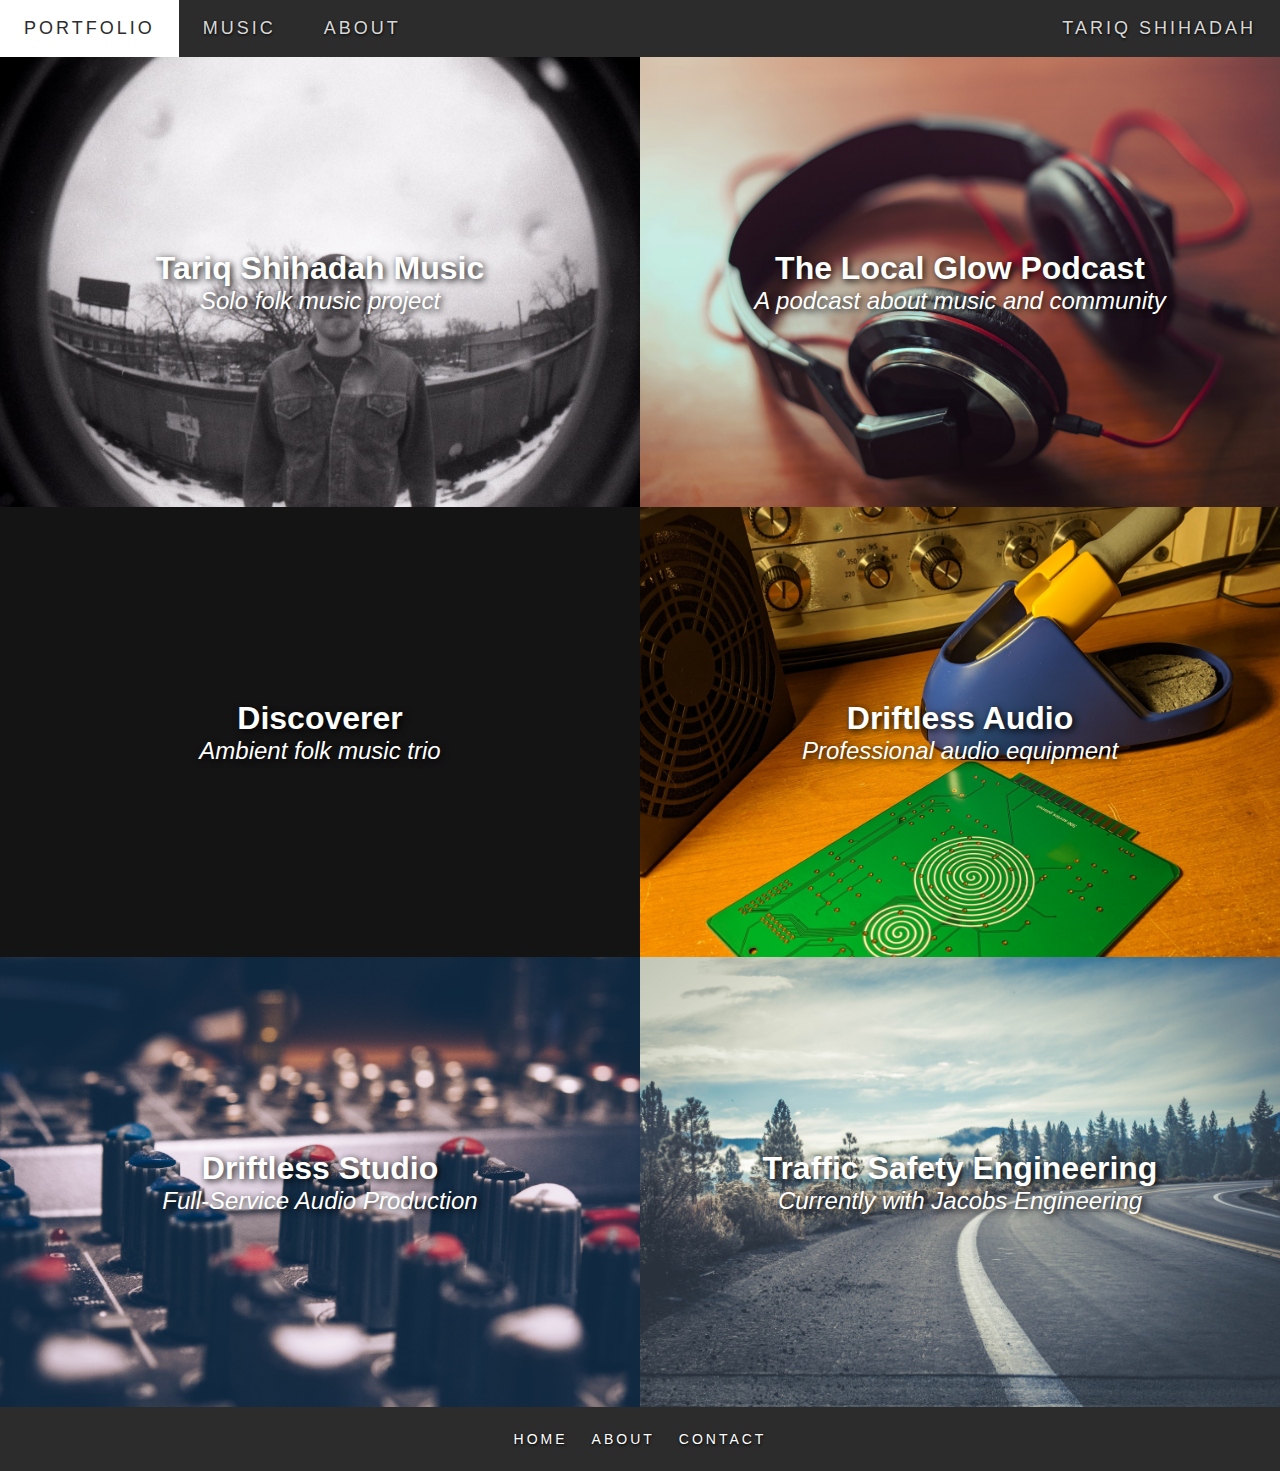
==== index.html @ e2dd24c2 "Testing error with accessing Music" ====
<!doctype html>
<html>
<head>
    <meta charset="urf-8" />
    <title>Tariq Shihadah</title>
    <link rel="stylesheet" href="styles.css">
</head>

<body>
    <div class="container">
        
        <!--NAVIGATION BAR-->
        <div class="nav-wrapper">

            <div class="nav-left">

                <div class="nav-button">
                    <div class="nav-link-wrapper">
                        <a href="index.html">Portfolio</a>
                    </div>
                </div>

                <div class="nav-button">
                    <div class="nav-link-wrapper">
                        <a href="music.html">Music</a>
                    </div>
                </div>
    
                <div class="nav-button">
                    <div class="nav-link-wrapper">
                        <a href="about.html">About</a>
                    </div>
                </div>

            </div>

            <div class="nav-right">
                <div class="nav-button">
                    <div class="nav-link-wrapper">
                        <a href="index.html">Tariq Shihadah</a>
                    </div>
                </div>
            </div>
        </div>    
        
        <!--PAGE CONTENT-->
        <div class="content-wrapper">
            <div class="grid-items-wrapper">

                <a href="music.html">
                    <div class="grid-item-wrapper">
                        <div class="grid-item-background" style="background-image:url(images/portfolio/tariqshihadah.jpg)"></div>
                        <div class="grid-item-text-wrapper">
                            <div class="grid-item-suptext">
                                Tariq Shihadah Music
                            </div>
                            <div class="grid-item-subtext">
                                Solo folk music project
                            </div>
                        </div>
                        <div class="grid-item-description-wrapper">
                            <div class="grid-item-description">
                                Texture-driven, gentle, acoustic folk music for long drives, late nights, and nap times. For fans of Sufjan Stevens, Damien Rice, and Joni Mitchell.
                            </div>
                        </div>
                    </div>
                </a>

                <a href="https://www.thelocalglow.com/">
                    <div class="grid-item-wrapper">
                        <div class="grid-item-background" style="background-image:url(images/portfolio/headphones.jpg)"></div>
                        <div class="grid-item-text-wrapper">
                            <div class="grid-item-suptext">
                                The Local Glow Podcast
                            </div>
                            <div class="grid-item-subtext">
                                A podcast about music and community
                            </div>
                        </div>
                        <div class="grid-item-description-wrapper">
                            <div class="grid-item-description">
                                The Local Glow is an independent, high-production podcast based out of Chicago, Illinois and created by Tariq Shihadah. This podcast is for the bedroom musician diving into the vast musical ecosystem around them, for the poet-at-heart, scrawling words in the back of every notebook, and for the consumer of all things art.
                            </div>
                        </div>
                    </div>
                </a>

                <a href="http://www.discoverermusic.com/">
                    <div class="grid-item-wrapper">
                        <div class="grid-item-background" style="background-image:url(images/portfolio/discoverer.jpg)"></div>
                        <div class="grid-item-text-wrapper">
                            <div class="grid-item-suptext">
                                Discoverer
                            </div>
                            <div class="grid-item-subtext">
                                Ambient folk music trio
                            </div>
                        </div>
                        <div class="grid-item-description-wrapper">
                            <div class="grid-item-description">
                                The ambient, post-rock influenced music by this self-described "Midwest Folk" artist will draw you into a place of introspection and vulnerability. With graceful instrumentation and thought provoking lyrics, Discoverer asks you to come along for the journey to discover the music that lies waiting in our bones.
                            </div>
                        </div>
                    </div>
                </a>

                <a href="mailto:tariq.shihadah@gmail.com?Subject=Driftless%20Audio%20-%20Inquiry">
                    <div class="grid-item-wrapper">
                        <div class="grid-item-background" style="background-image:url(images/portfolio/driftless.jpg)"></div>
                        <div class="grid-item-text-wrapper">
                            <div class="grid-item-suptext">
                                Driftless Audio
                            </div>
                            <div class="grid-item-subtext">
                                Professional audio equipment
                            </div>
                        </div>
                        <div class="grid-item-description-wrapper">
                            <div class="grid-item-description">
                                Independent professional studio audio equipment design. Product line includes the 500 series Bloom EQ and Cookie Cutter filter bank, as well as a four-channel, 19" version of the Cookie Cutter. Products can be purchased by emailing Tariq at tariq.shihadah@gmail.com.
                            </div>
                        </div>
                    </div>
                </a>

                <a href="mailto:tariq.shihadah@gmail.com?Subject=Audio%20Production%20Services%20-%20Inquiry">
                    <div class="grid-item-wrapper">
                        <div class="grid-item-background" style="background-image:url(images/portfolio/recording.jpg)"></div>
                        <div class="grid-item-text-wrapper">
                            <div class="grid-item-suptext">
                                Driftless Studio
                            </div>
                            <div class="grid-item-subtext">
                                Full-Service Audio Production
                            </div>
                        </div>
                        <div class="grid-item-description-wrapper">
                            <div class="grid-item-description">
                                Full-service professional audio recording, production, and mixing services. Home studio located in Chicago, Illinois.
                            </div>
                        </div>
                    </div>
                </a>

                <a href="https://www.linkedin.com/in/tariq-shihadah-68a75180/">
                    <div class="grid-item-wrapper">
                        <div class="grid-item-background" style="background-image:url(images/portfolio/roadway.jpg)"></div>
                        <div class="grid-item-text-wrapper">
                            <div class="grid-item-suptext">
                                Traffic Safety Engineering
                            </div>
                            <div class="grid-item-subtext">
                                Currently with Jacobs Engineering
                            </div>
                        </div>
                        <div class="grid-item-description-wrapper">
                            <div class="grid-item-description">
                                Professional roadway safety services including strategic safety planning, HSM implementation, tool development, and more (currently with Jacobs Engineering)
                            </div>
                        </div>
                    </div>
                </a>

            </div>
        </div>

        <!--FOOTER-->
        <div class="footer-wrapper">
            <div class="footer-link-wrapper">
                <a href="index.html">Home</a>
            </div>
            <div class="footer-link-wrapper">
                <a href="about.html">About</a>
            </div>
            <div class="footer-link-wrapper">
                <a href="mailto:tariq.shihadah@gmail.com">Contact</a>
            </div>
        </div>

    </div>
</body>


</html>
---- styles.css ----
/* Global Variables */

:root {
    --main-bg-color: rgb(44, 44, 44);
    --main-text-color: rgb(255, 255, 255);
}


/* Body Styles */

body {
    margin: 0px;
    font-family: 'Segoe UI', Tahoma, Geneva, Verdana, sans-serif;
    font-size: 12px;
    font-weight: 400;
    color: var(--main-text-color);
    background-color: var(--main-bg-color);
}

h1 {
    font-family: 'Segoe UI', Tahoma, Geneva, Verdana, sans-serif;
    font-size: 64px;
    font-weight: 300;
    font-style: regular;
    letter-spacing: 5px;
    color: var(--main-text-color);
}

h3 {
    font-family: 'Segoe UI', Tahoma, Geneva, Verdana, sans-serif;
    font-size: 18px;
    font-weight: 300;
    font-style: italic;
    letter-spacing: 3px;
    color: var(--main-text-color);
}

p {
    font-family: 'Segoe UI', Tahoma, Geneva, Verdana, sans-serif;
    font-size: 18px;
    font-weight: 400;
    color: var(--main-text-color);
}


/* Navigation Bar Styles */

.nav-wrapper {
    display: flex;
    justify-content: space-between;
    background-color: var(--main-bg-color);
    padding: 0px;
}

.nav-background {
    height: 48px;
    width: 100%;
    background-size: cover;
    background-position: center;
    background-repeat: no-repeat;
}

.nav-left {
    display: flex;
}

.nav-button {
    font-size: 18px;
    font-weight: 400;
    letter-spacing: 3px;
    text-transform: uppercase;
    font-family: 'Segoe UI', Tahoma, Geneva, Verdana, sans-serif;
    user-select: none;
}

.nav-link-wrapper {
    padding-top: 18px;
    padding-bottom: 18px;
    padding-left: 24px;
    padding-right: 24px;
}

.nav-link-wrapper a {
    color: #d8d8d8;
    text-decoration: none;
    text-shadow: 0.5px 0.5px 3px black;
    transition: color 0.5s;
    transition: text-shadow 0.5s;
}

.nav-logo-wrapper {
    padding-top: 24px;
    padding-bottom: 24px;
    padding-left: 36px;
    padding-right: 36px;
    color: #d8d8d8;
}

.nav-button {
    background-color: rgb(44, 44, 44);
    transition: background-color 0.5s;
}

.nav-button:hover {
    background-color: var(--main-text-color);
}

.nav-button:hover .nav-link-wrapper > a {
    color: var(--main-bg-color);
    text-shadow: 0.5px 0.5px 3px rgb(255, 255, 255);
}


/* Footer Styles */

.footer-wrapper {
    display: flex;
    justify-content: center;
    padding: 12px;
}

.footer-link-wrapper {
    padding-top: 12px;
    padding-bottom: 12px;
    padding-left: 12px;
    padding-right: 12px;
}

.footer-link-wrapper a {
    color: var(--main-text-color);
    font-size: 14px;
    font-weight: 400;
    letter-spacing: 3px;
    text-transform: uppercase;
    font-family: 'Segoe UI', Tahoma, Geneva, Verdana, sans-serif;
    text-decoration: none;
    text-shadow: 0.5px 0.5px 3px black;
    transition: text-shadow 0.25s;
}

.footer-link-wrapper a:hover {
    text-shadow: 3px 3px 4px black;
}


/* Grid Styles */

.grid-items-wrapper {
    display: grid;
    grid-template-columns: 1fr 1fr;
}

.grid-item-wrapper {
    background-color: rgb(20, 20, 20);
    position: relative;
}

.grid-item-background {
    height: 450px;
    width: 100%;
    background-size: cover;
    background-position: center;
    background-repeat: no-repeat;
    opacity: 1.0;
    transition: opacity 0.5s;
}

.grid-item-description-wrapper {
    position: absolute;
    top: 0;
    display: flex;
    flex-direction: column;
    justify-content: center;
    align-items: center;
    text-align: center;
    font-family: 'Segoe UI', Tahoma, Geneva, Verdana, sans-serif;
    user-select: none;
    font-size: 18px;
    color: var(--main-text-color);
    text-shadow: 2px 2px 7px black;
    height: 100%;
    width: 80%;
    margin-left: 10%;
    margin-right: 10%;
    opacity: 0.0;
    transition: opacity 0.5s;
}

.grid-item-wrapper:hover .grid-item-background {
    opacity: 0.10;
}

.grid-item-wrapper:hover .grid-item-description-wrapper {
    opacity: 1.0;
}

.grid-item-wrapper:hover .grid-item-text-wrapper {
    opacity: 0.0;
}

.grid-item-text-wrapper {
    position: absolute;
    top: 0;
    display: flex;
    flex-direction: column;
    justify-content: center;
    align-items: center;
    text-align: center;
    font-family: 'Segoe UI', Tahoma, Geneva, Verdana, sans-serif;
    user-select: none;
    color: var(--main-text-color);
    text-shadow: 2px 2px 7px black;
    height: 100%;
    width: 100%;
    opacity: 1.0;
    transition: opacity 0.5s;
}

.grid-item-suptext {
    font-size: 24pt;
    font-weight: 700;
}

.grid-item-subtext {
    font-size: 18pt;
    font-style: oblique;
    font-weight: 300;
}


/* Banner Styles */

.banner-background {
    height: 400px;
    width: 100%;
    background-size: cover;
    background-position: 50% 35%;
    background-repeat: no-repeat;
}


/* Block Styles */

.block-wrapper {
    align-items: center;
    margin-left: 20%;
    margin-right: 20%;
}

.player-wrapper {
    height: 100%;
    width: 100%;
    display: flex;
    justify-content: center;
    align-items: center;
}

.bandcamp-player {
    border: 0px;
    width: 100%;
    height: 241px;
    max-width: 640px;
}


/* Button Styles */

.round-button {
    width: 60%;
    margin: auto;
    text-align: center;
    background-color: rgb(80, 80, 80);
    border-radius: 0px;
    transition: background-color 0.5s;
}

.round-link-wrapper {
    margin: 10px;
    padding-top: 12px;
    padding-bottom: 12px;
    padding-left: 36px;
    padding-right: 36px;
}

.round-link-wrapper a {
    font-size: 22px;
    font-weight: 400;
    letter-spacing: 3px;
    text-transform: uppercase;
    font-family: 'Segoe UI', Tahoma, Geneva, Verdana, sans-serif;
    user-select: none;
    color: #d8d8d8;
    text-decoration: none;
    text-shadow: 0.5px 0.5px 3px black;
    transition: color 0.5s;
    transition: text-shadow 0.5s;
}

.round-button:hover {
    background-color: var(--main-text-color);
}

.round-button:hover .round-link-wrapper > a {
    color: var(--main-bg-color);
    text-shadow: 0.5px 0.5px 3px rgb(255, 255, 255);
}


/* Mobile Version Overrides */

@media only screen and (max-width: 480px), only screen and (max-device-width: 480px) {


    /* Body Styles */

    h1 {
        font-size: 32px;
    }

    p {
        font-size: 16px;
    }


    /* Navigation Bar Styles */

    .nav-button {
        font-size: 18px;
    }

    .nav-logo {
        font-size: 18px;
    }

    .footer-link-wrapper a {
        font-size: 18px;
    }


    /* Grid Styles */

    .grid-items-wrapper {
        display: grid;
        grid-template-columns: 1fr;
    }    


    /* Banner Styles */

    .banner-background {
        height: 300px;
    }


    /* Block Styles */
    .block-wrapper {
        margin-left: 5%;
        margin-right: 5%;
    }
    
    
}
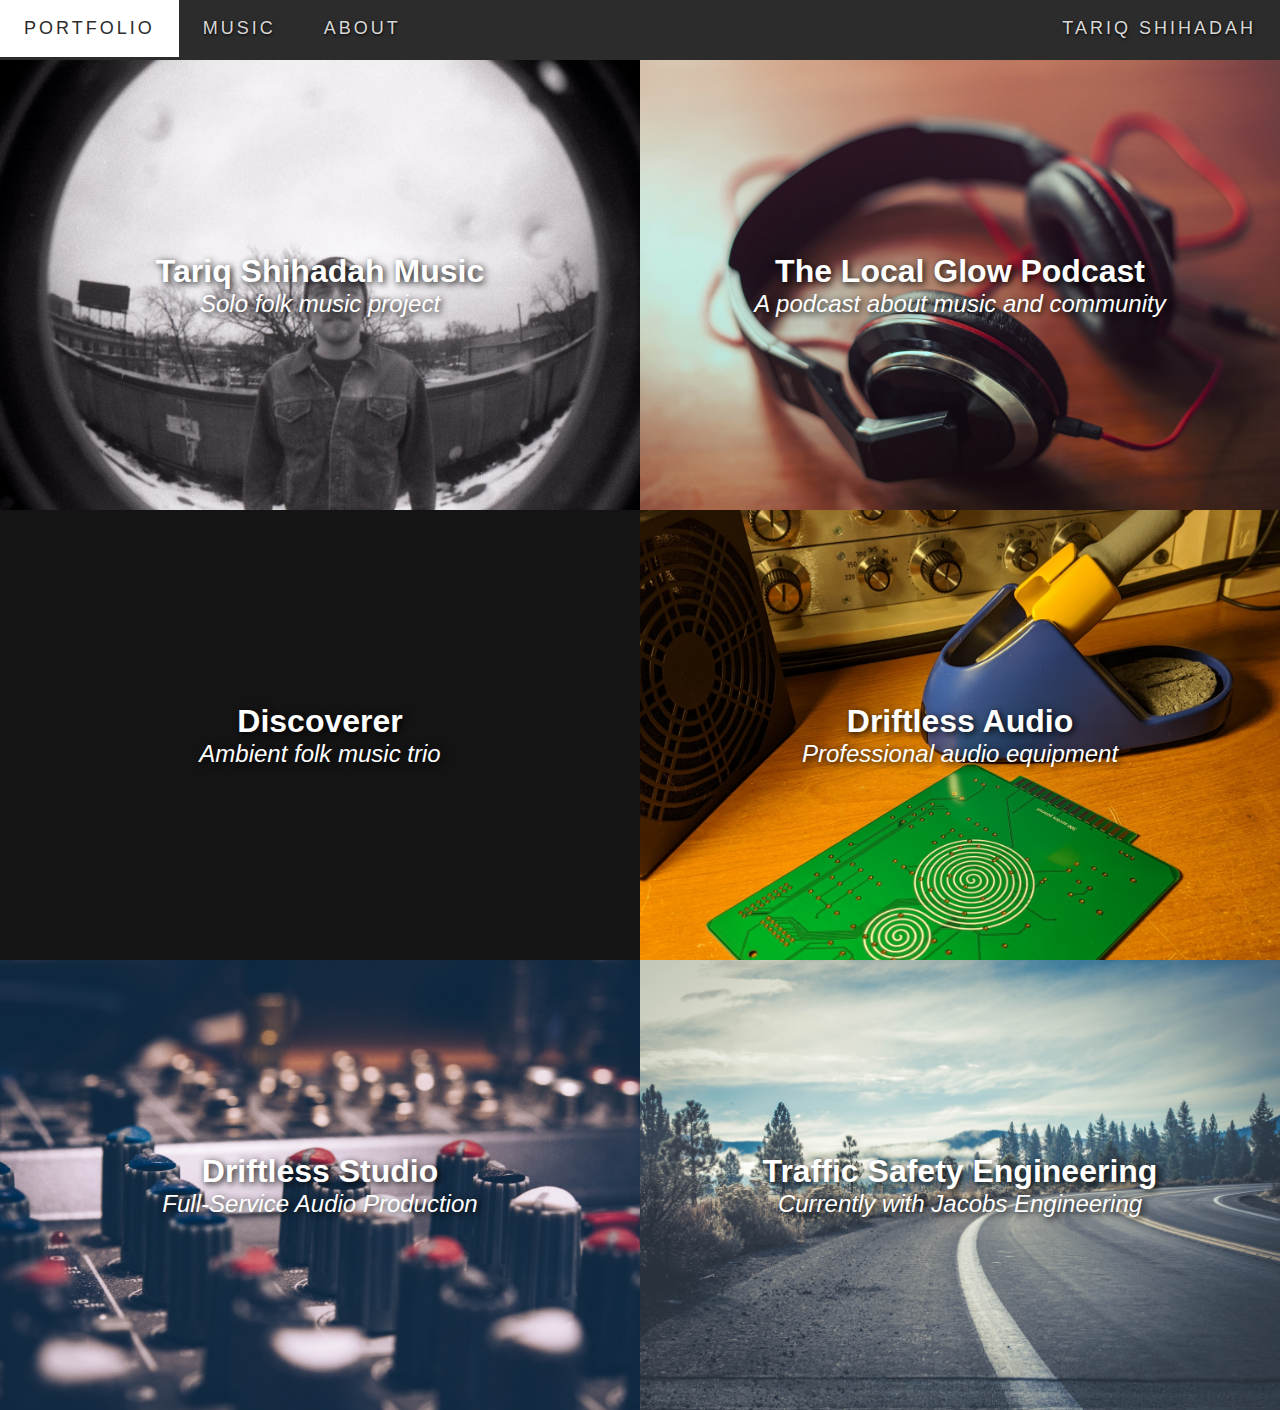
==== commit 5375fecb: "Implementing jquery navbar and footer" ====
--- a/index.html
+++ b/index.html
@@ -4,44 +4,21 @@
     <meta charset="urf-8" />
     <title>Tariq Shihadah</title>
     <link rel="stylesheet" href="styles.css">
+    <script src="https://code.jquery.com/jquery-1.10.2.js"></script>
 </head>
 
 <body>
     <div class="container">
         
         <!--NAVIGATION BAR-->
-        <div class="nav-wrapper">
+        <div id="nav-placeholder">
 
-            <div class="nav-left">
-
-                <div class="nav-button">
-                    <div class="nav-link-wrapper">
-                        <a href="index.html">Portfolio</a>
-                    </div>
-                </div>
-
-                <div class="nav-button">
-                    <div class="nav-link-wrapper">
-                        <a href="music.html">Music</a>
-                    </div>
-                </div>
-    
-                <div class="nav-button">
-                    <div class="nav-link-wrapper">
-                        <a href="about.html">About</a>
-                    </div>
-                </div>
-
-            </div>
-
-            <div class="nav-right">
-                <div class="nav-button">
-                    <div class="nav-link-wrapper">
-                        <a href="index.html">Tariq Shihadah</a>
-                    </div>
-                </div>
-            </div>
-        </div>    
+        </div>
+        <script>
+        $(function(){
+            $("#nav-placeholder").load("nav.html");
+        });
+        </script>
         
         <!--PAGE CONTENT-->
         <div class="content-wrapper">
@@ -66,7 +43,7 @@
                     </div>
                 </a>
 
-                <a href="https://www.thelocalglow.com/">
+                <a href="https://www.thelocalglow.com/" target="_blank">
                     <div class="grid-item-wrapper">
                         <div class="grid-item-background" style="background-image:url(images/portfolio/headphones.jpg)"></div>
                         <div class="grid-item-text-wrapper">
@@ -85,7 +62,7 @@
                     </div>
                 </a>
 
-                <a href="http://www.discoverermusic.com/">
+                <a href="http://www.discoverermusic.com/" target="_blank">
                     <div class="grid-item-wrapper">
                         <div class="grid-item-background" style="background-image:url(images/portfolio/discoverer.jpg)"></div>
                         <div class="grid-item-text-wrapper">
@@ -142,7 +119,7 @@
                     </div>
                 </a>
 
-                <a href="https://www.linkedin.com/in/tariq-shihadah-68a75180/">
+                <a href="https://www.linkedin.com/in/tariq-shihadah-68a75180/" target="_blank">
                     <div class="grid-item-wrapper">
                         <div class="grid-item-background" style="background-image:url(images/portfolio/roadway.jpg)"></div>
                         <div class="grid-item-text-wrapper">
@@ -165,17 +142,14 @@
         </div>
 
         <!--FOOTER-->
-        <div class="footer-wrapper">
-            <div class="footer-link-wrapper">
-                <a href="index.html">Home</a>
-            </div>
-            <div class="footer-link-wrapper">
-                <a href="about.html">About</a>
-            </div>
-            <div class="footer-link-wrapper">
-                <a href="mailto:tariq.shihadah@gmail.com">Contact</a>
-            </div>
+        <div id="nav-placeholder">
+
         </div>
+        <script>
+        $(function(){
+            $("#nav-placeholder").load("nav.html");
+        });
+        </script>
 
     </div>
 </body>
--- a/styles.css
+++ b/styles.css
@@ -46,6 +46,9 @@
 /* Navigation Bar Styles */
 
 .nav-wrapper {
+    position: fixed;
+    z-index: 99;
+    width: 100%;
     display: flex;
     justify-content: space-between;
     background-color: var(--main-bg-color);
@@ -53,7 +56,7 @@
 }
 
 .nav-background {
-    height: 48px;
+    height: 60px;
     width: 100%;
     background-size: cover;
     background-position: center;
@@ -76,11 +79,13 @@
 .nav-link-wrapper {
     padding-top: 18px;
     padding-bottom: 18px;
+}
+
+.nav-link-wrapper a {
+    padding-top: 18px;
+    padding-bottom: 18px;
     padding-left: 24px;
     padding-right: 24px;
-}
-
-.nav-link-wrapper a {
     color: #d8d8d8;
     text-decoration: none;
     text-shadow: 0.5px 0.5px 3px black;
@@ -111,6 +116,14 @@
 }
 
 
+/* Content Styles */
+
+.content-wrapper {
+    z-index: 1;
+    padding-top: 60px;
+}
+
+
 /* Footer Styles */
 
 .footer-wrapper {
@@ -152,6 +165,7 @@
 
 .grid-item-wrapper {
     background-color: rgb(20, 20, 20);
+    overflow: hidden;
     position: relative;
 }
 
@@ -163,6 +177,7 @@
     background-repeat: no-repeat;
     opacity: 1.0;
     transition: opacity 0.5s;
+    transition: transform 1.0s;
 }
 
 .grid-item-description-wrapper {
@@ -183,11 +198,12 @@
     margin-left: 10%;
     margin-right: 10%;
     opacity: 0.0;
-    transition: opacity 0.5s;
+    transition: opacity 1.2s;
 }
 
 .grid-item-wrapper:hover .grid-item-background {
     opacity: 0.10;
+    transform: scale(1.03);
 }
 
 .grid-item-wrapper:hover .grid-item-description-wrapper {
@@ -238,13 +254,26 @@
     background-repeat: no-repeat;
 }
 
+.solid-line {
+    border-bottom: 1px solid var(--main-text-color);
+}
+
+.spacer {
+    font-size: 0;
+    height: 10px;
+    width: 100%;
+    line-height: 0px;
+}
+
 
 /* Block Styles */
 
 .block-wrapper {
     align-items: center;
-    margin-left: 20%;
-    margin-right: 20%;
+    margin-left: auto;
+    margin-right: auto;
+    width: 60%;
+    max-width: 800px;
 }
 
 .player-wrapper {
@@ -267,6 +296,7 @@
 
 .round-button {
     width: 60%;
+    min-width: 250px;
     margin: auto;
     text-align: center;
     background-color: rgb(80, 80, 80);
@@ -306,6 +336,33 @@
 }
 
 
+/* Social Media Icons */
+
+.fa {
+    padding: 20px;
+    font-size: 20px;
+    height: 15px;
+    width: 15px;
+    text-align: center;
+    text-decoration: none;
+    border-radius: 50%;
+}
+  
+.fa:hover {
+    opacity: 0.7;
+}
+  
+.fa-facebook {
+    background: #3B5998;
+    color: white;
+}
+  
+.fa-twitter {
+    background: white;
+    color: transparent;
+}
+  
+
 /* Mobile Version Overrides */
 
 @media only screen and (max-width: 480px), only screen and (max-device-width: 480px) {
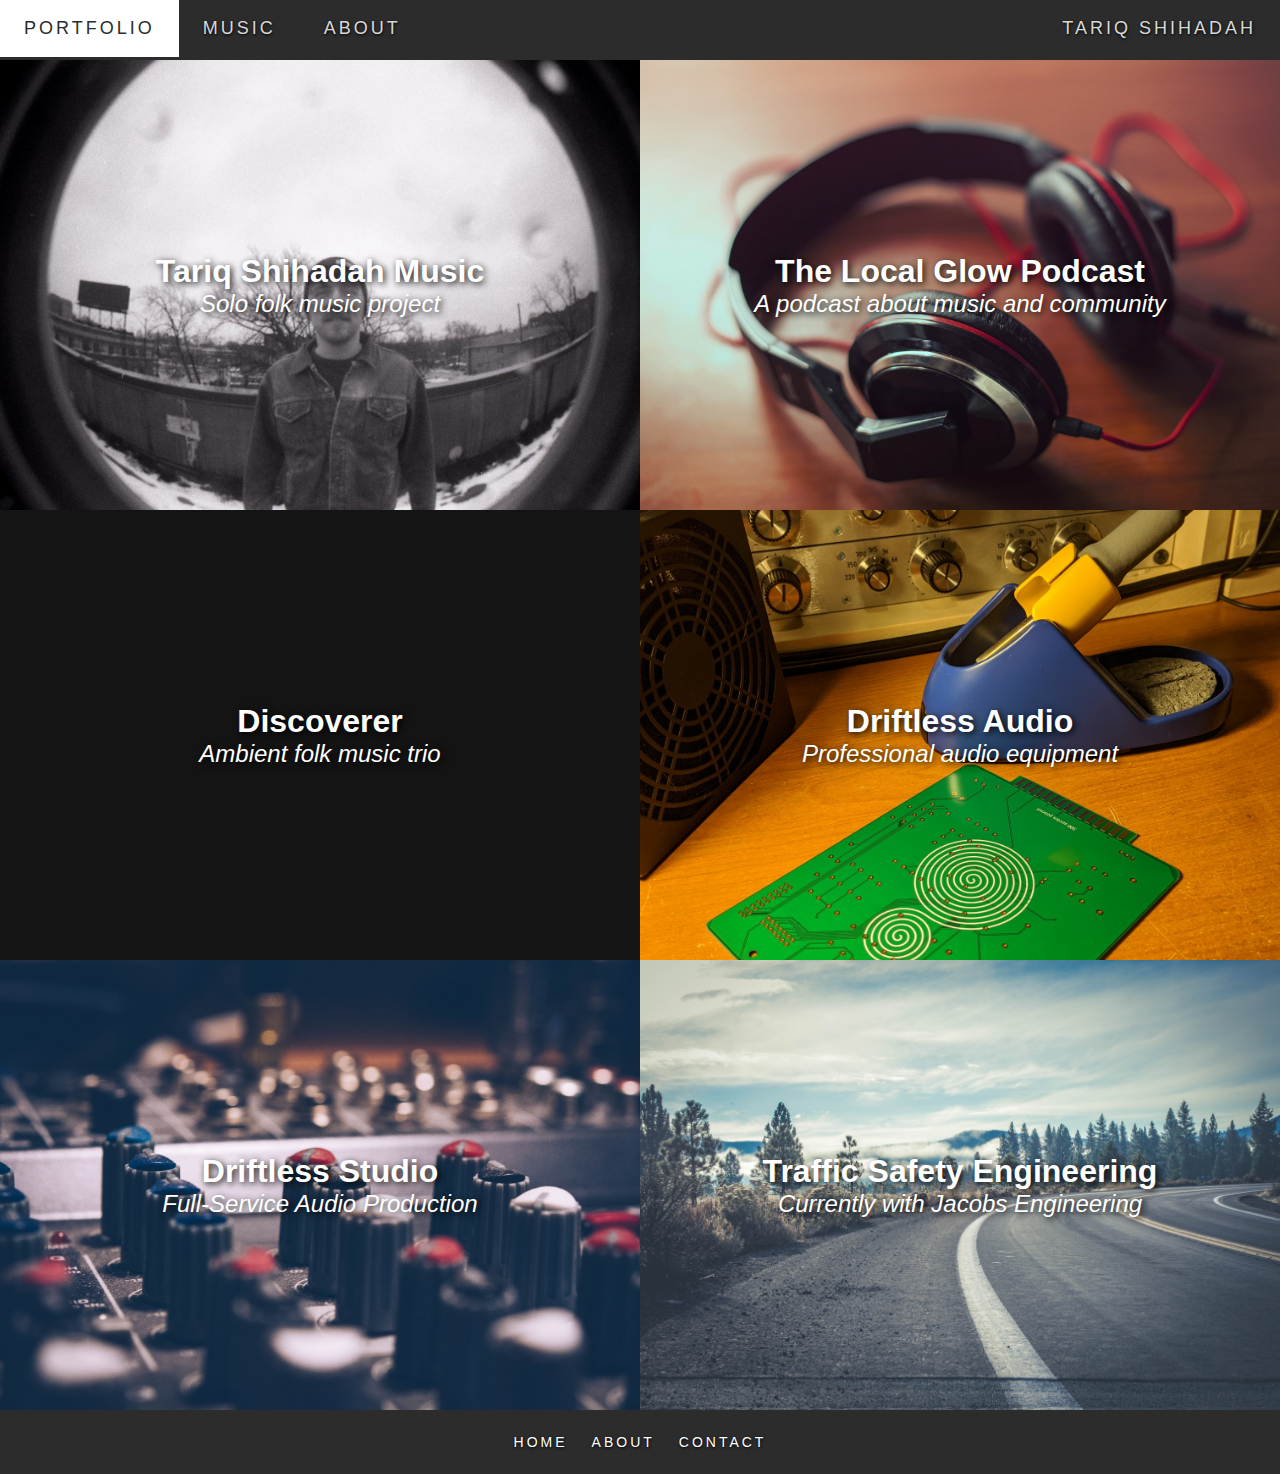
==== commit 978e846a: "Implementing jquery navbar and footer" ====
--- a/index.html
+++ b/index.html
@@ -142,12 +142,12 @@
         </div>
 
         <!--FOOTER-->
-        <div id="nav-placeholder">
+        <div id="footer-placeholder">
 
         </div>
         <script>
         $(function(){
-            $("#nav-placeholder").load("nav.html");
+            $("#footer-placeholder").load("footer.html");
         });
         </script>
 
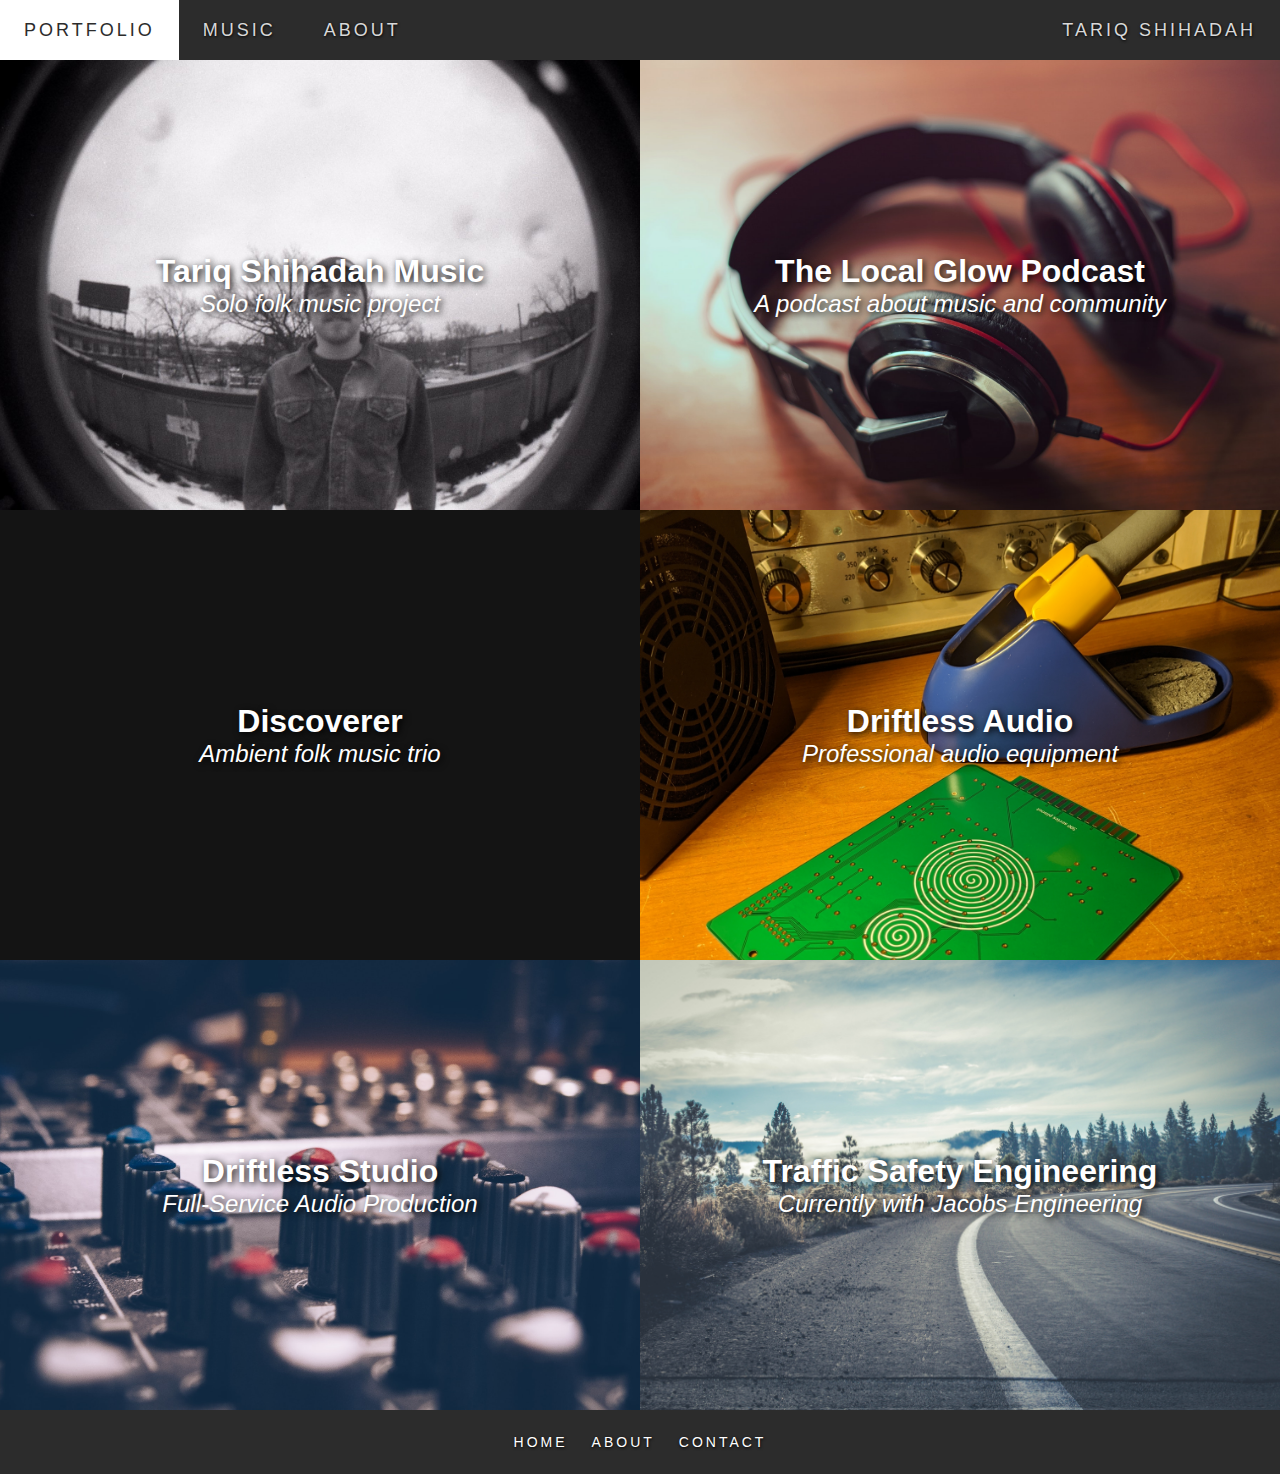
==== commit 353c7656: "Added favicon and manifest" ====
--- a/index.html
+++ b/index.html
@@ -1,9 +1,18 @@
 <!doctype html>
 <html>
 <head>
+    <title>Tariq Shihadah</title>
+
+    <!--LOCAL LINKS-->
+    <link rel="stylesheet" href="styles.css"/>
+    <link rel="apple-touch-icon" sizes="180x180" href="assets/apple-touch-icon.png">
+    <link rel="icon" type="image/png" sizes="32x32" href="assets/favicon-32x32.png">
+    <link rel="icon" type="image/png" sizes="16x16" href="assets/favicon-16x16.png">
+    <link rel="manifest" href="assets/site.webmanifest">
+
+    <!--EXTERNAL RESOURCES-->
     <meta charset="urf-8" />
-    <title>Tariq Shihadah</title>
-    <link rel="stylesheet" href="styles.css">
+    <link rel="stylesheet" href="https://cdnjs.cloudflare.com/ajax/libs/font-awesome/4.7.0/css/font-awesome.min.css"/>
     <script src="https://code.jquery.com/jquery-1.10.2.js"></script>
 </head>
 
--- a/styles.css
+++ b/styles.css
@@ -47,7 +47,7 @@
 
 .nav-wrapper {
     position: fixed;
-    z-index: 99;
+    z-index: 999;
     width: 100%;
     display: flex;
     justify-content: space-between;
@@ -55,37 +55,35 @@
     padding: 0px;
 }
 
-.nav-background {
+.nav-group {
+    display: flex;
+}
+
+.nav-group a {
+    text-decoration: none;
+}
+
+.nav-face {
+    display: flex;
+    justify-content: center;
+    align-items: center;
     height: 60px;
-    width: 100%;
-    background-size: cover;
-    background-position: center;
-    background-repeat: no-repeat;
-}
-
-.nav-left {
-    display: flex;
-}
-
-.nav-button {
     font-size: 18px;
     font-weight: 400;
     letter-spacing: 3px;
     text-transform: uppercase;
     font-family: 'Segoe UI', Tahoma, Geneva, Verdana, sans-serif;
     user-select: none;
-}
-
-.nav-link-wrapper {
-    padding-top: 18px;
-    padding-bottom: 18px;
-}
-
-.nav-link-wrapper a {
+    background-color: rgb(44, 44, 44);
+    transition: background-color 0.5s;
+}
+
+.nav-link {
     padding-top: 18px;
     padding-bottom: 18px;
     padding-left: 24px;
     padding-right: 24px;
+    margin: auto;
     color: #d8d8d8;
     text-decoration: none;
     text-shadow: 0.5px 0.5px 3px black;
@@ -93,24 +91,11 @@
     transition: text-shadow 0.5s;
 }
 
-.nav-logo-wrapper {
-    padding-top: 24px;
-    padding-bottom: 24px;
-    padding-left: 36px;
-    padding-right: 36px;
-    color: #d8d8d8;
-}
-
-.nav-button {
-    background-color: rgb(44, 44, 44);
-    transition: background-color 0.5s;
-}
-
-.nav-button:hover {
+.nav-face:hover {
     background-color: var(--main-text-color);
 }
 
-.nav-button:hover .nav-link-wrapper > a {
+.nav-face:hover .nav-link {
     color: var(--main-bg-color);
     text-shadow: 0.5px 0.5px 3px rgb(255, 255, 255);
 }
@@ -294,31 +279,37 @@
 
 /* Button Styles */
 
-.round-button {
-    width: 60%;
-    min-width: 250px;
-    margin: auto;
-    text-align: center;
-    background-color: rgb(80, 80, 80);
-    border-radius: 0px;
-    transition: background-color 0.5s;
-}
-
-.round-link-wrapper {
-    margin: 10px;
-    padding-top: 12px;
-    padding-bottom: 12px;
-    padding-left: 36px;
-    padding-right: 36px;
-}
-
-.round-link-wrapper a {
+.button-item {
+    text-decoration: none;
+    margin: 12px;
+}
+
+.button-face {
+    margin-left: auto;
+    margin-right: auto;
+    display: flex;
+    justify-content: center;
+    align-items: center;
+    min-height: 60px;
+    width: 80%;
+    min-width: 350px;
     font-size: 22px;
     font-weight: 400;
     letter-spacing: 3px;
+    text-align: center;
     text-transform: uppercase;
     font-family: 'Segoe UI', Tahoma, Geneva, Verdana, sans-serif;
     user-select: none;
+    background-color: rgb(80, 80, 80);
+    transition: background-color 0.5s;
+}
+
+.button-link {
+    padding-top: 12px;
+    padding-bottom: 12px;
+    padding-left: 24px;
+    padding-right: 24px;
+    margin: auto;
     color: #d8d8d8;
     text-decoration: none;
     text-shadow: 0.5px 0.5px 3px black;
@@ -326,11 +317,11 @@
     transition: text-shadow 0.5s;
 }
 
-.round-button:hover {
+.button-face:hover {
     background-color: var(--main-text-color);
 }
 
-.round-button:hover .round-link-wrapper > a {
+.button-face:hover .button-link {
     color: var(--main-bg-color);
     text-shadow: 0.5px 0.5px 3px rgb(255, 255, 255);
 }
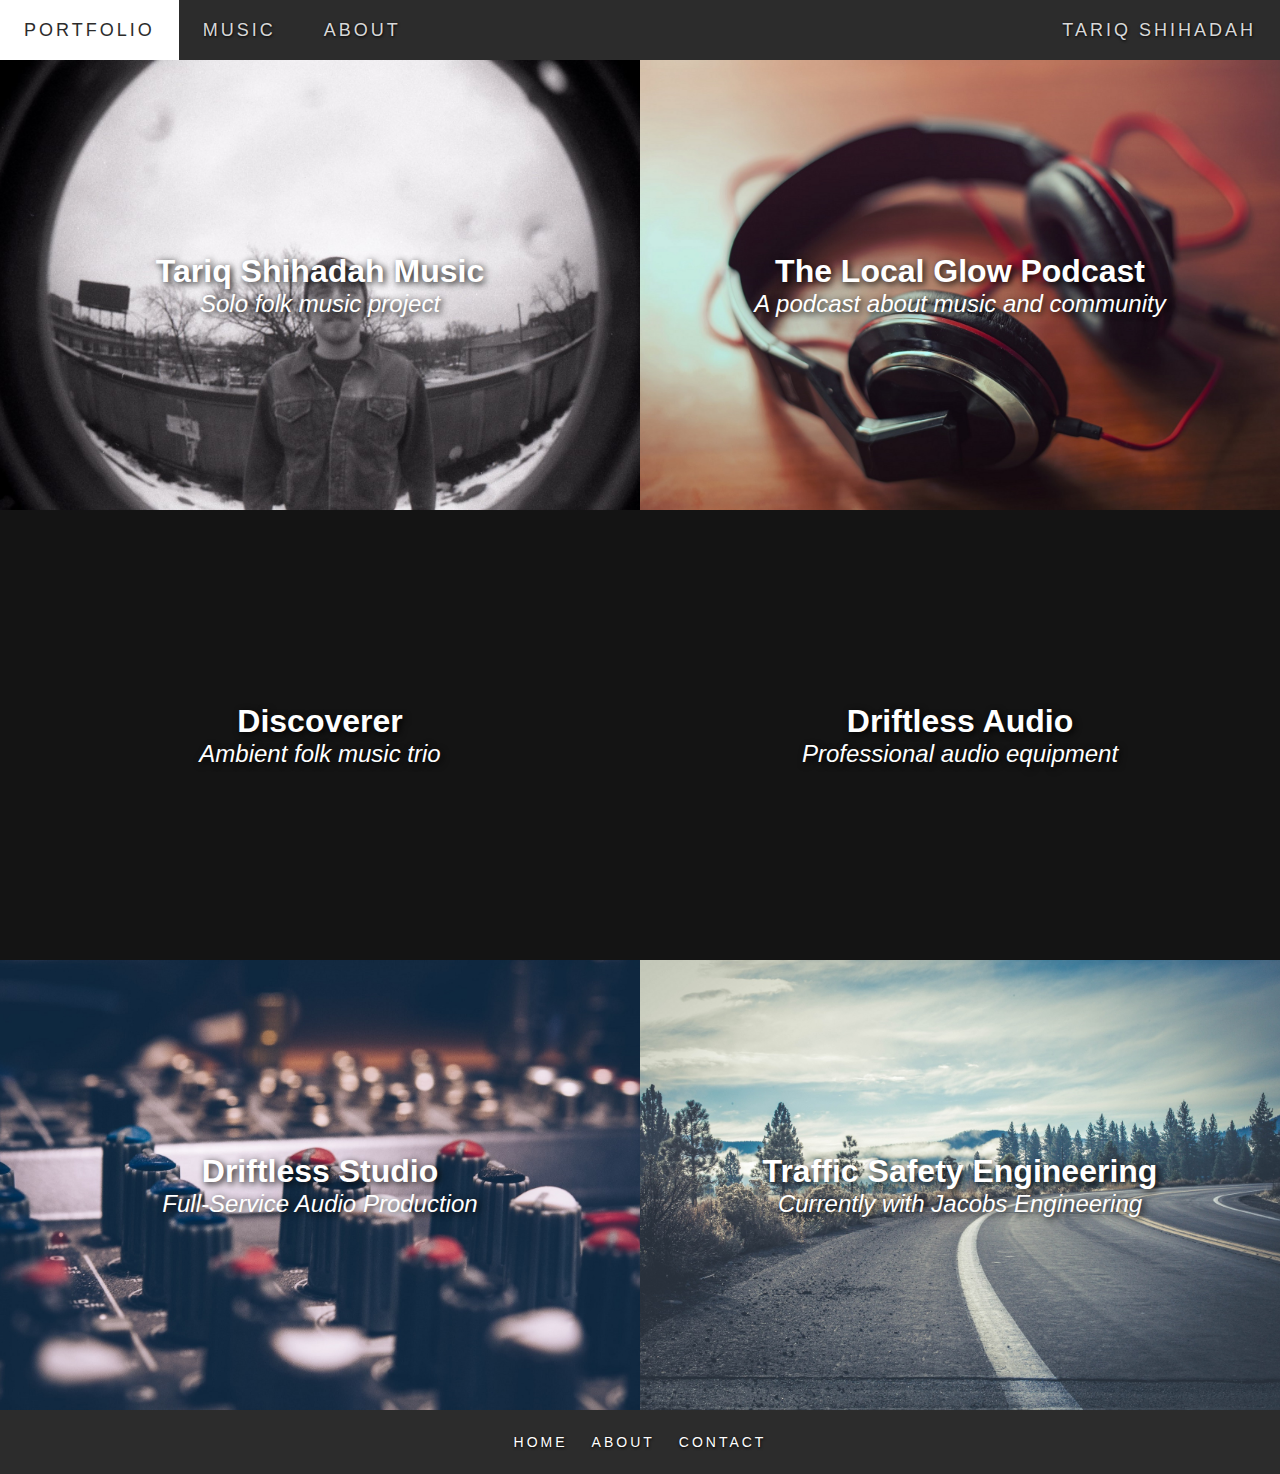
==== commit 4b6f0a81: "reduce size of portfolio images" ====
--- a/index.html
+++ b/index.html
@@ -2,6 +2,15 @@
 <html>
 <head>
     <title>Tariq Shihadah</title>
+
+    <!--GLOBAL SITE TAG (gtag.js) - Google Analytics-->
+    <script async src="https://www.googletagmanager.com/gtag/js?id=UA-79003038-3"></script>
+    <script>
+    window.dataLayer = window.dataLayer || [];
+    function gtag(){dataLayer.push(arguments);}
+    gtag('js', new Date());
+    gtag('config', 'UA-79003038-3');
+    </script>
 
     <!--LOCAL LINKS-->
     <link rel="stylesheet" href="styles.css"/>
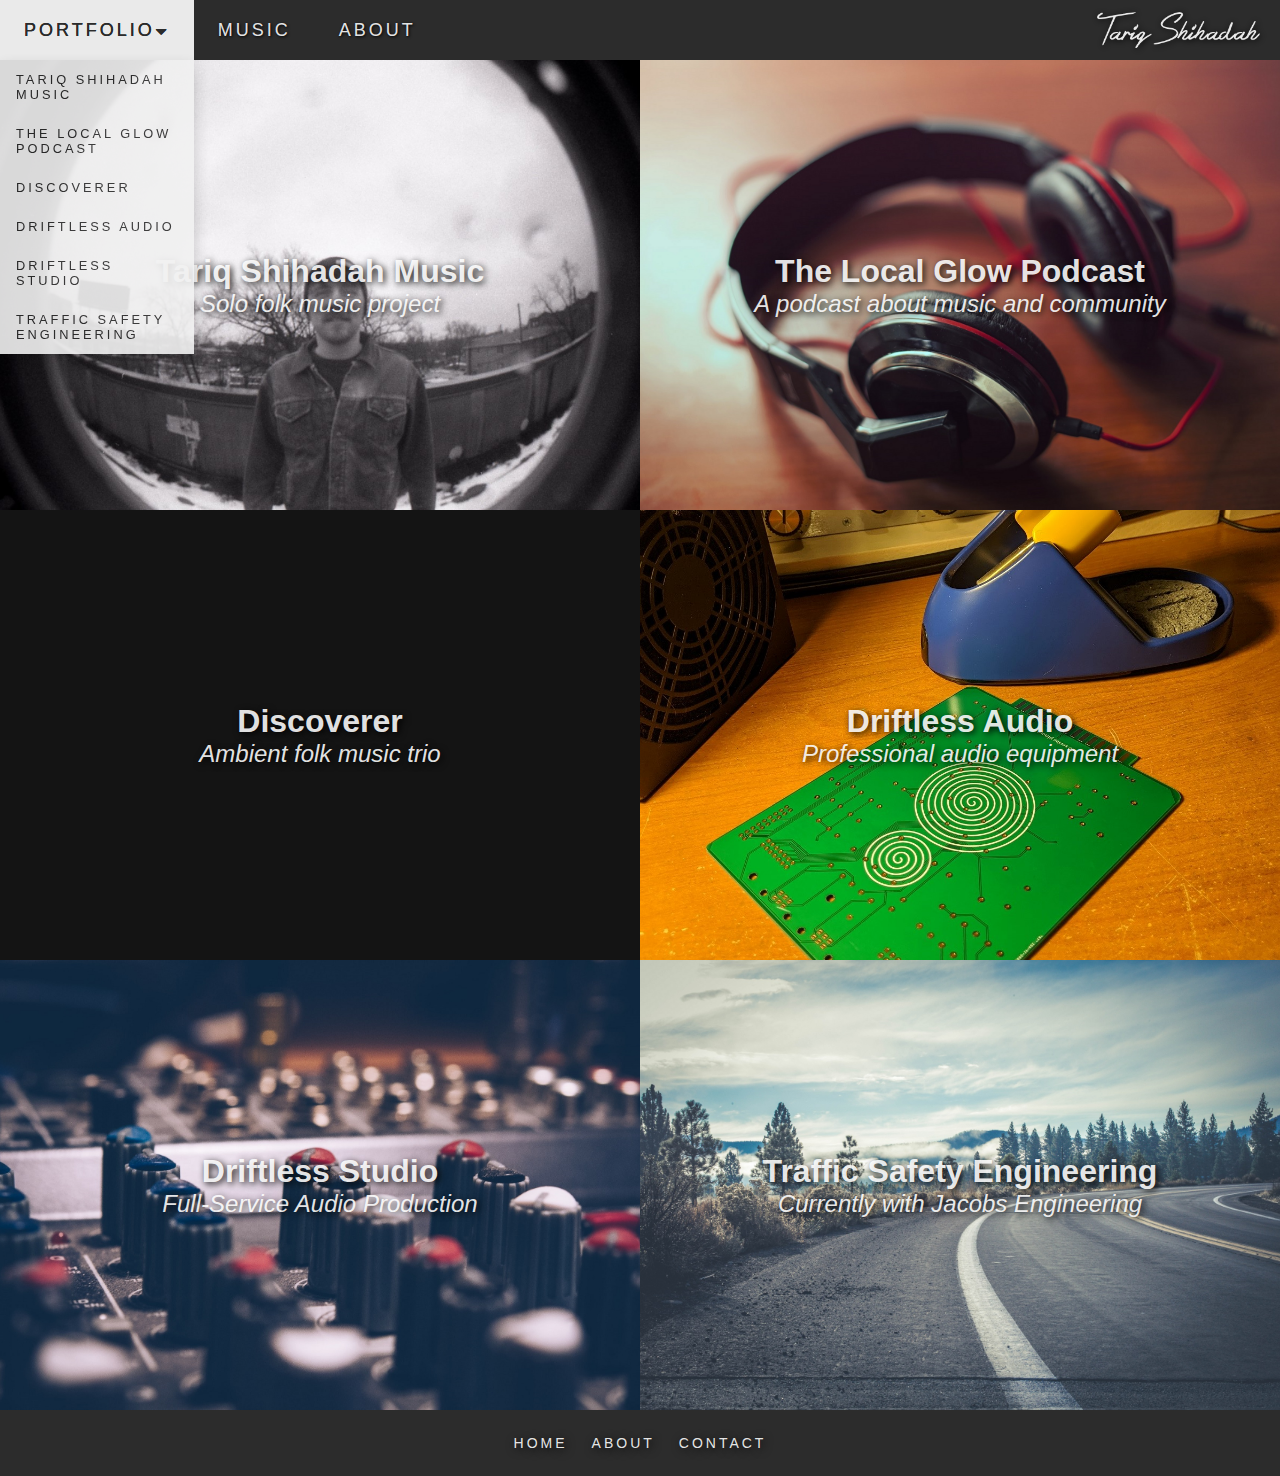
==== commit 76344a32: "various improvements to nav bar functionality and performance" ====
--- a/index.html
+++ b/index.html
@@ -2,6 +2,13 @@
 <html>
 <head>
     <title>Tariq Shihadah</title>
+
+    <!--META DATA-->
+    <meta http-equiv="Content-Type" content="text/html; charset=utf-8">
+    <meta name="description" content="Works, products, and services by Tariq Shihadah.">
+    <meta name="author" content="Tariq Shihadah">
+    <meta name="keywords" content="tariq, shihadah, music, chicago, illinois, local, folk">
+    <meta name="viewport" content="width=device-width, initial-scale=1.0">
 
     <!--GLOBAL SITE TAG (gtag.js) - Google Analytics-->
     <script async src="https://www.googletagmanager.com/gtag/js?id=UA-79003038-3"></script>
@@ -20,7 +27,6 @@
     <link rel="manifest" href="assets/site.webmanifest">
 
     <!--EXTERNAL RESOURCES-->
-    <meta charset="urf-8" />
     <link rel="stylesheet" href="https://cdnjs.cloudflare.com/ajax/libs/font-awesome/4.7.0/css/font-awesome.min.css"/>
     <script src="https://code.jquery.com/jquery-1.10.2.js"></script>
 </head>
--- a/styles.css
+++ b/styles.css
@@ -2,7 +2,12 @@
 
 :root {
     --main-bg-color: rgb(44, 44, 44);
-    --main-text-color: rgb(255, 255, 255);
+    --main-text-color: rgba(255, 255, 255, 0.9);
+    --main-hint1-color: #f1f1f1;
+    --main-hint2-color: #ddd;
+    --main-trans-time: 0.3s;
+
+    --main-nav-height: 60px;
 }
 
 
@@ -11,7 +16,7 @@
 body {
     margin: 0px;
     font-family: 'Segoe UI', Tahoma, Geneva, Verdana, sans-serif;
-    font-size: 12px;
+    font-size: 16px;
     font-weight: 400;
     color: var(--main-text-color);
     background-color: var(--main-bg-color);
@@ -22,82 +27,165 @@
     font-size: 64px;
     font-weight: 300;
     font-style: regular;
-    letter-spacing: 5px;
-    color: var(--main-text-color);
+    letter-spacing: 3px;
+    color: var(--main-text-color);
+    text-shadow: 1px 1px 10px black;
+    text-align: center;
+}
+
+h2 {
+    font-family: 'Segoe UI', Tahoma, Geneva, Verdana, sans-serif;
+    font-size: 48px;
+    font-weight: 500;
+    font-style: regular;
+    letter-spacing: 2px;
+    color: var(--main-text-color);
+    text-shadow: 1px 1px 10px black;
+    text-align: center;
 }
 
 h3 {
     font-family: 'Segoe UI', Tahoma, Geneva, Verdana, sans-serif;
-    font-size: 18px;
+    font-size: 32px;
+    font-weight: 500;
+    font-style: regular;
+    letter-spacing: 1px;
+    color: var(--main-text-color);
+    text-shadow: 1px 1px 10px black;
+    text-align: center;
+}
+
+h4 {
+    font-family: 'Segoe UI', Tahoma, Geneva, Verdana, sans-serif;
+    font-size: 24px;
     font-weight: 300;
     font-style: italic;
-    letter-spacing: 3px;
-    color: var(--main-text-color);
+    letter-spacing: 1px;
+    color: var(--main-text-color);
+    text-shadow: 1px 1px 10px black;
+    text-align: center;
 }
 
 p {
     font-family: 'Segoe UI', Tahoma, Geneva, Verdana, sans-serif;
-    font-size: 18px;
+    font-size: 20px;
     font-weight: 400;
-    color: var(--main-text-color);
-}
+    text-align: justify;
+    text-justify: inter-word;
+    color: var(--main-text-color);
+    text-shadow: 1px 1px 10px black;
+    margin-bottom: 1.2em;
+}
+
 
 
 /* Navigation Bar Styles */
+
+.dropdown {
+    position: relative;
+    display: inline-block;
+}
+
+.dropdown .fa {
+    padding: 0;
+}
+
+.dropdown-content {
+    display: none;
+    position: absolute;
+    background-color: var(--main-hint1-color);
+    min-width: 180px;
+    opacity: 0.9;
+    box-shadow: 0px 8px 16px 0px rgba(0,0,0,0.2);
+    z-index: 1;
+}
+
+.dropdown-content a {
+    display: block;
+    color: var(--main-bg-color);
+    padding: 12px 16px;
+    text-decoration: none;
+    font-size: 0.8em;
+}
+
+.dropdown-content a:hover {
+    background-color: var(--main-hint2-color);
+}
+
+.dropdown:hover .dropdown-content {
+    display: block;
+}
+
+.darklight-trans {
+    background-color: var(--main-bg-color);
+    color: var(--main-text-color);
+    text-shadow: 1px 1px 3px black;
+    transition: background-color var(--main-trans-time), color var(--main-trans-time), text-shadow var(--main-trans-time);
+}
+
+.darklight-trans:hover, .dropdown:hover .darklight-trans {
+    background-color: var(--main-text-color);
+    color: var(--main-bg-color);
+    text-shadow: 0 0 0 black;
+    transition: background-color var(--main-trans-time), color var(--main-trans-time);
+}
 
 .nav-wrapper {
     position: fixed;
     z-index: 999;
+    height: var(--main-nav-height);
     width: 100%;
     display: flex;
     justify-content: space-between;
     background-color: var(--main-bg-color);
-    padding: 0px;
-}
-
-.nav-group {
-    display: flex;
-}
-
-.nav-group a {
-    text-decoration: none;
-}
-
-.nav-face {
-    display: flex;
-    justify-content: center;
-    align-items: center;
-    height: 60px;
+}
+
+.nav-style {
     font-size: 18px;
     font-weight: 400;
     letter-spacing: 3px;
     text-transform: uppercase;
     font-family: 'Segoe UI', Tahoma, Geneva, Verdana, sans-serif;
-    user-select: none;
-    background-color: rgb(44, 44, 44);
-    transition: background-color 0.5s;
-}
-
-.nav-link {
-    padding-top: 18px;
-    padding-bottom: 18px;
+}
+
+.nav-wrapper a {
+    text-decoration: none;
+}
+
+.nav-group {
+    display: flex;
+}
+
+.nav-item {
+    height: var(--main-nav-height);
+    display: flex;
+    justify-content: center;
+    align-items: center;
+}
+
+.nav-item img {
+    height: 60%;
+    max-width: 200px;
+    opacity: 0.9;
+    padding-right: 20px;
+    margin: auto;
+    -webkit-filter: drop-shadow(1px 1px 3px black);
+    filter:         drop-shadow(1px 1px 3px black);
+    transition: opacity var(--main-trans-time);
+}
+
+.nav-item img:hover {
+    opacity: 0.6;
+}
+
+.nav-text {
+    display: flex;
+    align-items: center;
+    height: 100%;
+    margin: auto;
     padding-left: 24px;
     padding-right: 24px;
-    margin: auto;
-    color: #d8d8d8;
-    text-decoration: none;
-    text-shadow: 0.5px 0.5px 3px black;
-    transition: color 0.5s;
-    transition: text-shadow 0.5s;
-}
-
-.nav-face:hover {
-    background-color: var(--main-text-color);
-}
-
-.nav-face:hover .nav-link {
-    color: var(--main-bg-color);
-    text-shadow: 0.5px 0.5px 3px rgb(255, 255, 255);
+    user-select: none;
 }
 
 
@@ -127,17 +215,18 @@
 .footer-link-wrapper a {
     color: var(--main-text-color);
     font-size: 14px;
-    font-weight: 400;
+    font-weight: 500;
     letter-spacing: 3px;
     text-transform: uppercase;
     font-family: 'Segoe UI', Tahoma, Geneva, Verdana, sans-serif;
     text-decoration: none;
-    text-shadow: 0.5px 0.5px 3px black;
-    transition: text-shadow 0.25s;
+    text-shadow: 2px 2px 10px black;
+    opacity: 1.0;
+    transition: opacity 0.3s;
 }
 
 .footer-link-wrapper a:hover {
-    text-shadow: 3px 3px 4px black;
+    opacity: 0.6;
 }
 
 
@@ -161,8 +250,7 @@
     background-position: center;
     background-repeat: no-repeat;
     opacity: 1.0;
-    transition: opacity 0.5s;
-    transition: transform 1.0s;
+    transition: opacity 0.8s, transform 0.8s;
 }
 
 .grid-item-description-wrapper {
@@ -214,7 +302,7 @@
     height: 100%;
     width: 100%;
     opacity: 1.0;
-    transition: opacity 0.5s;
+    transition: opacity var(--main-trans-time);
 }
 
 .grid-item-suptext {
@@ -301,7 +389,7 @@
     font-family: 'Segoe UI', Tahoma, Geneva, Verdana, sans-serif;
     user-select: none;
     background-color: rgb(80, 80, 80);
-    transition: background-color 0.5s;
+    transition: background-color var(--main-trans-time);
 }
 
 .button-link {
@@ -312,9 +400,8 @@
     margin: auto;
     color: #d8d8d8;
     text-decoration: none;
-    text-shadow: 0.5px 0.5px 3px black;
-    transition: color 0.5s;
-    transition: text-shadow 0.5s;
+    text-shadow: 1px 1px 3px black;
+    transition: color var(--main-trans-time), text-shadow var(--main-trans-time);
 }
 
 .button-face:hover {
@@ -323,7 +410,7 @@
 
 .button-face:hover .button-link {
     color: var(--main-bg-color);
-    text-shadow: 0.5px 0.5px 3px rgb(255, 255, 255);
+    text-shadow: 1px 1px 3px rgb(255, 255, 255);
 }
 
 
@@ -372,6 +459,10 @@
 
     /* Navigation Bar Styles */
 
+    .nav-wrapper {
+        height: 100px;
+    }
+
     .nav-button {
         font-size: 18px;
     }
@@ -402,8 +493,10 @@
 
     /* Block Styles */
     .block-wrapper {
-        margin-left: 5%;
-        margin-right: 5%;
+        align-items: center;
+        margin-left: auto;
+        margin-right: auto;
+        width: 90%;
     }
     
     
